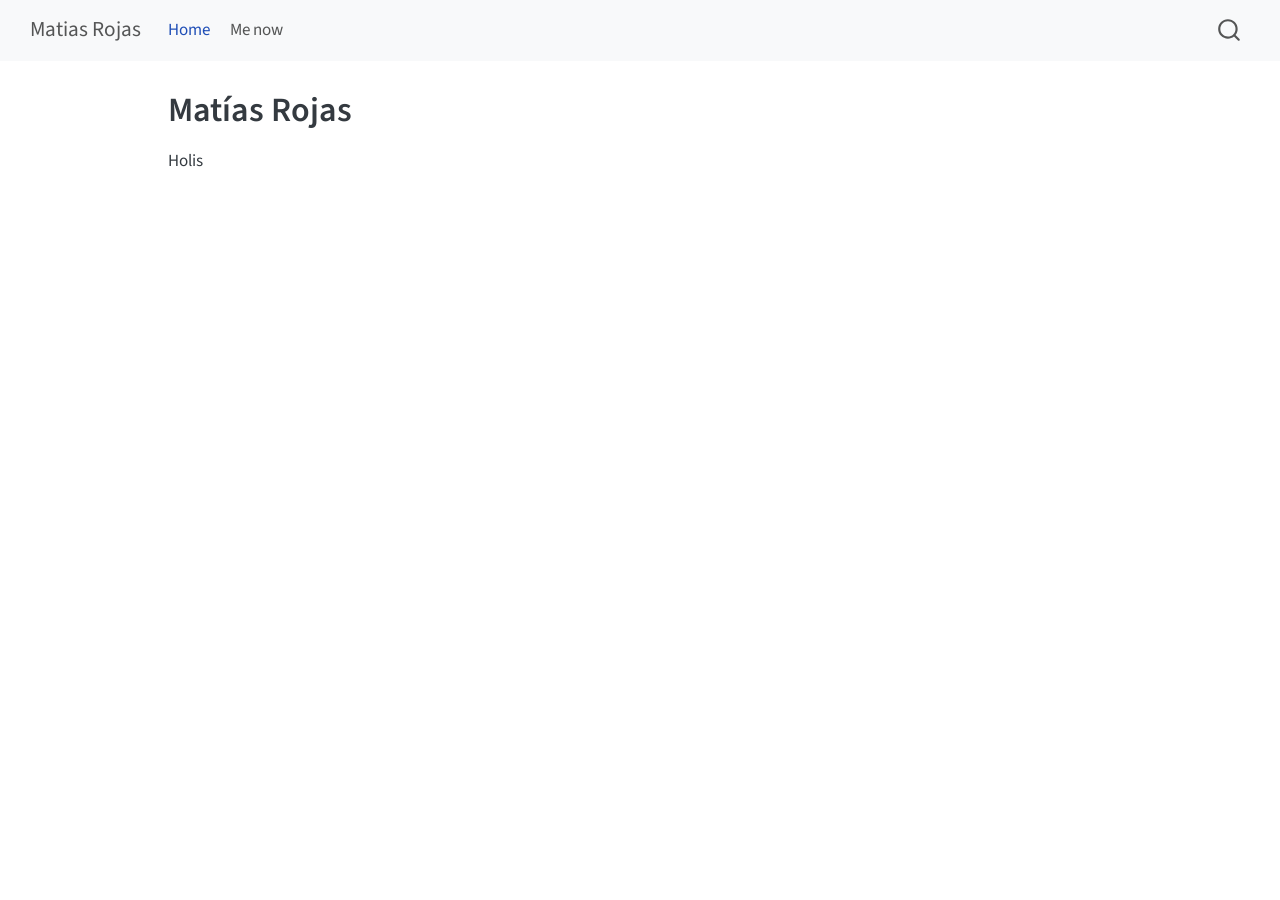
==== docs/index.html @ 62dbc7b9 "Agregar las primeras lineas de script" ====
<!DOCTYPE html>
<html xmlns="http://www.w3.org/1999/xhtml" lang="en" xml:lang="en"><head>

<meta charset="utf-8">
<meta name="generator" content="quarto-1.5.57">

<meta name="viewport" content="width=device-width, initial-scale=1.0, user-scalable=yes">


<title>Matías Rojas – Matias Rojas</title>
<style>
code{white-space: pre-wrap;}
span.smallcaps{font-variant: small-caps;}
div.columns{display: flex; gap: min(4vw, 1.5em);}
div.column{flex: auto; overflow-x: auto;}
div.hanging-indent{margin-left: 1.5em; text-indent: -1.5em;}
ul.task-list{list-style: none;}
ul.task-list li input[type="checkbox"] {
  width: 0.8em;
  margin: 0 0.8em 0.2em -1em; /* quarto-specific, see https://github.com/quarto-dev/quarto-cli/issues/4556 */ 
  vertical-align: middle;
}
</style>


<script src="site_libs/quarto-nav/quarto-nav.js"></script>
<script src="site_libs/quarto-nav/headroom.min.js"></script>
<script src="site_libs/clipboard/clipboard.min.js"></script>
<script src="site_libs/quarto-search/autocomplete.umd.js"></script>
<script src="site_libs/quarto-search/fuse.min.js"></script>
<script src="site_libs/quarto-search/quarto-search.js"></script>
<meta name="quarto:offset" content="./">
<script src="site_libs/quarto-html/quarto.js"></script>
<script src="site_libs/quarto-html/popper.min.js"></script>
<script src="site_libs/quarto-html/tippy.umd.min.js"></script>
<script src="site_libs/quarto-html/anchor.min.js"></script>
<link href="site_libs/quarto-html/tippy.css" rel="stylesheet">
<link href="site_libs/quarto-html/quarto-syntax-highlighting.css" rel="stylesheet" id="quarto-text-highlighting-styles">
<script src="site_libs/bootstrap/bootstrap.min.js"></script>
<link href="site_libs/bootstrap/bootstrap-icons.css" rel="stylesheet">
<link href="site_libs/bootstrap/bootstrap.min.css" rel="stylesheet" id="quarto-bootstrap" data-mode="light">
<script id="quarto-search-options" type="application/json">{
  "location": "navbar",
  "copy-button": false,
  "collapse-after": 3,
  "panel-placement": "end",
  "type": "overlay",
  "limit": 50,
  "keyboard-shortcut": [
    "f",
    "/",
    "s"
  ],
  "show-item-context": false,
  "language": {
    "search-no-results-text": "No results",
    "search-matching-documents-text": "matching documents",
    "search-copy-link-title": "Copy link to search",
    "search-hide-matches-text": "Hide additional matches",
    "search-more-match-text": "more match in this document",
    "search-more-matches-text": "more matches in this document",
    "search-clear-button-title": "Clear",
    "search-text-placeholder": "",
    "search-detached-cancel-button-title": "Cancel",
    "search-submit-button-title": "Submit",
    "search-label": "Search"
  }
}</script>


<link rel="stylesheet" href="styles.css">
</head>

<body class="nav-fixed">

<div id="quarto-search-results"></div>
  <header id="quarto-header" class="headroom fixed-top">
    <nav class="navbar navbar-expand-lg " data-bs-theme="dark">
      <div class="navbar-container container-fluid">
      <div class="navbar-brand-container mx-auto">
    <a class="navbar-brand" href="./index.html">
    <span class="navbar-title">Matias Rojas</span>
    </a>
  </div>
            <div id="quarto-search" class="" title="Search"></div>
          <button class="navbar-toggler" type="button" data-bs-toggle="collapse" data-bs-target="#navbarCollapse" aria-controls="navbarCollapse" role="menu" aria-expanded="false" aria-label="Toggle navigation" onclick="if (window.quartoToggleHeadroom) { window.quartoToggleHeadroom(); }">
  <span class="navbar-toggler-icon"></span>
</button>
          <div class="collapse navbar-collapse" id="navbarCollapse">
            <ul class="navbar-nav navbar-nav-scroll me-auto">
  <li class="nav-item">
    <a class="nav-link active" href="./index.html" aria-current="page"> 
<span class="menu-text">Home</span></a>
  </li>  
  <li class="nav-item">
    <a class="nav-link" href="./now.html"> 
<span class="menu-text">Me now</span></a>
  </li>  
</ul>
          </div> <!-- /navcollapse -->
            <div class="quarto-navbar-tools">
</div>
      </div> <!-- /container-fluid -->
    </nav>
</header>
<!-- content -->
<div id="quarto-content" class="quarto-container page-columns page-rows-contents page-layout-article page-navbar">
<!-- sidebar -->
<!-- margin-sidebar -->
    <div id="quarto-margin-sidebar" class="sidebar margin-sidebar zindex-bottom">
        
    </div>
<!-- main -->
<main class="content" id="quarto-document-content">

<header id="title-block-header" class="quarto-title-block default">
<div class="quarto-title">
<h1 class="title">Matías Rojas</h1>
</div>



<div class="quarto-title-meta">

    
  
    
  </div>
  


</header>


<p>Holis</p>



</main> <!-- /main -->
<script id="quarto-html-after-body" type="application/javascript">
window.document.addEventListener("DOMContentLoaded", function (event) {
  const toggleBodyColorMode = (bsSheetEl) => {
    const mode = bsSheetEl.getAttribute("data-mode");
    const bodyEl = window.document.querySelector("body");
    if (mode === "dark") {
      bodyEl.classList.add("quarto-dark");
      bodyEl.classList.remove("quarto-light");
    } else {
      bodyEl.classList.add("quarto-light");
      bodyEl.classList.remove("quarto-dark");
    }
  }
  const toggleBodyColorPrimary = () => {
    const bsSheetEl = window.document.querySelector("link#quarto-bootstrap");
    if (bsSheetEl) {
      toggleBodyColorMode(bsSheetEl);
    }
  }
  toggleBodyColorPrimary();  
  const icon = "";
  const anchorJS = new window.AnchorJS();
  anchorJS.options = {
    placement: 'right',
    icon: icon
  };
  anchorJS.add('.anchored');
  const isCodeAnnotation = (el) => {
    for (const clz of el.classList) {
      if (clz.startsWith('code-annotation-')) {                     
        return true;
      }
    }
    return false;
  }
  const onCopySuccess = function(e) {
    // button target
    const button = e.trigger;
    // don't keep focus
    button.blur();
    // flash "checked"
    button.classList.add('code-copy-button-checked');
    var currentTitle = button.getAttribute("title");
    button.setAttribute("title", "Copied!");
    let tooltip;
    if (window.bootstrap) {
      button.setAttribute("data-bs-toggle", "tooltip");
      button.setAttribute("data-bs-placement", "left");
      button.setAttribute("data-bs-title", "Copied!");
      tooltip = new bootstrap.Tooltip(button, 
        { trigger: "manual", 
          customClass: "code-copy-button-tooltip",
          offset: [0, -8]});
      tooltip.show();    
    }
    setTimeout(function() {
      if (tooltip) {
        tooltip.hide();
        button.removeAttribute("data-bs-title");
        button.removeAttribute("data-bs-toggle");
        button.removeAttribute("data-bs-placement");
      }
      button.setAttribute("title", currentTitle);
      button.classList.remove('code-copy-button-checked');
    }, 1000);
    // clear code selection
    e.clearSelection();
  }
  const getTextToCopy = function(trigger) {
      const codeEl = trigger.previousElementSibling.cloneNode(true);
      for (const childEl of codeEl.children) {
        if (isCodeAnnotation(childEl)) {
          childEl.remove();
        }
      }
      return codeEl.innerText;
  }
  const clipboard = new window.ClipboardJS('.code-copy-button:not([data-in-quarto-modal])', {
    text: getTextToCopy
  });
  clipboard.on('success', onCopySuccess);
  if (window.document.getElementById('quarto-embedded-source-code-modal')) {
    // For code content inside modals, clipBoardJS needs to be initialized with a container option
    // TODO: Check when it could be a function (https://github.com/zenorocha/clipboard.js/issues/860)
    const clipboardModal = new window.ClipboardJS('.code-copy-button[data-in-quarto-modal]', {
      text: getTextToCopy,
      container: window.document.getElementById('quarto-embedded-source-code-modal')
    });
    clipboardModal.on('success', onCopySuccess);
  }
    var localhostRegex = new RegExp(/^(?:http|https):\/\/localhost\:?[0-9]*\//);
    var mailtoRegex = new RegExp(/^mailto:/);
      var filterRegex = new RegExp('/' + window.location.host + '/');
    var isInternal = (href) => {
        return filterRegex.test(href) || localhostRegex.test(href) || mailtoRegex.test(href);
    }
    // Inspect non-navigation links and adorn them if external
 	var links = window.document.querySelectorAll('a[href]:not(.nav-link):not(.navbar-brand):not(.toc-action):not(.sidebar-link):not(.sidebar-item-toggle):not(.pagination-link):not(.no-external):not([aria-hidden]):not(.dropdown-item):not(.quarto-navigation-tool):not(.about-link)');
    for (var i=0; i<links.length; i++) {
      const link = links[i];
      if (!isInternal(link.href)) {
        // undo the damage that might have been done by quarto-nav.js in the case of
        // links that we want to consider external
        if (link.dataset.originalHref !== undefined) {
          link.href = link.dataset.originalHref;
        }
      }
    }
  function tippyHover(el, contentFn, onTriggerFn, onUntriggerFn) {
    const config = {
      allowHTML: true,
      maxWidth: 500,
      delay: 100,
      arrow: false,
      appendTo: function(el) {
          return el.parentElement;
      },
      interactive: true,
      interactiveBorder: 10,
      theme: 'quarto',
      placement: 'bottom-start',
    };
    if (contentFn) {
      config.content = contentFn;
    }
    if (onTriggerFn) {
      config.onTrigger = onTriggerFn;
    }
    if (onUntriggerFn) {
      config.onUntrigger = onUntriggerFn;
    }
    window.tippy(el, config); 
  }
  const noterefs = window.document.querySelectorAll('a[role="doc-noteref"]');
  for (var i=0; i<noterefs.length; i++) {
    const ref = noterefs[i];
    tippyHover(ref, function() {
      // use id or data attribute instead here
      let href = ref.getAttribute('data-footnote-href') || ref.getAttribute('href');
      try { href = new URL(href).hash; } catch {}
      const id = href.replace(/^#\/?/, "");
      const note = window.document.getElementById(id);
      if (note) {
        return note.innerHTML;
      } else {
        return "";
      }
    });
  }
  const xrefs = window.document.querySelectorAll('a.quarto-xref');
  const processXRef = (id, note) => {
    // Strip column container classes
    const stripColumnClz = (el) => {
      el.classList.remove("page-full", "page-columns");
      if (el.children) {
        for (const child of el.children) {
          stripColumnClz(child);
        }
      }
    }
    stripColumnClz(note)
    if (id === null || id.startsWith('sec-')) {
      // Special case sections, only their first couple elements
      const container = document.createElement("div");
      if (note.children && note.children.length > 2) {
        container.appendChild(note.children[0].cloneNode(true));
        for (let i = 1; i < note.children.length; i++) {
          const child = note.children[i];
          if (child.tagName === "P" && child.innerText === "") {
            continue;
          } else {
            container.appendChild(child.cloneNode(true));
            break;
          }
        }
        if (window.Quarto?.typesetMath) {
          window.Quarto.typesetMath(container);
        }
        return container.innerHTML
      } else {
        if (window.Quarto?.typesetMath) {
          window.Quarto.typesetMath(note);
        }
        return note.innerHTML;
      }
    } else {
      // Remove any anchor links if they are present
      const anchorLink = note.querySelector('a.anchorjs-link');
      if (anchorLink) {
        anchorLink.remove();
      }
      if (window.Quarto?.typesetMath) {
        window.Quarto.typesetMath(note);
      }
      // TODO in 1.5, we should make sure this works without a callout special case
      if (note.classList.contains("callout")) {
        return note.outerHTML;
      } else {
        return note.innerHTML;
      }
    }
  }
  for (var i=0; i<xrefs.length; i++) {
    const xref = xrefs[i];
    tippyHover(xref, undefined, function(instance) {
      instance.disable();
      let url = xref.getAttribute('href');
      let hash = undefined; 
      if (url.startsWith('#')) {
        hash = url;
      } else {
        try { hash = new URL(url).hash; } catch {}
      }
      if (hash) {
        const id = hash.replace(/^#\/?/, "");
        const note = window.document.getElementById(id);
        if (note !== null) {
          try {
            const html = processXRef(id, note.cloneNode(true));
            instance.setContent(html);
          } finally {
            instance.enable();
            instance.show();
          }
        } else {
          // See if we can fetch this
          fetch(url.split('#')[0])
          .then(res => res.text())
          .then(html => {
            const parser = new DOMParser();
            const htmlDoc = parser.parseFromString(html, "text/html");
            const note = htmlDoc.getElementById(id);
            if (note !== null) {
              const html = processXRef(id, note);
              instance.setContent(html);
            } 
          }).finally(() => {
            instance.enable();
            instance.show();
          });
        }
      } else {
        // See if we can fetch a full url (with no hash to target)
        // This is a special case and we should probably do some content thinning / targeting
        fetch(url)
        .then(res => res.text())
        .then(html => {
          const parser = new DOMParser();
          const htmlDoc = parser.parseFromString(html, "text/html");
          const note = htmlDoc.querySelector('main.content');
          if (note !== null) {
            // This should only happen for chapter cross references
            // (since there is no id in the URL)
            // remove the first header
            if (note.children.length > 0 && note.children[0].tagName === "HEADER") {
              note.children[0].remove();
            }
            const html = processXRef(null, note);
            instance.setContent(html);
          } 
        }).finally(() => {
          instance.enable();
          instance.show();
        });
      }
    }, function(instance) {
    });
  }
      let selectedAnnoteEl;
      const selectorForAnnotation = ( cell, annotation) => {
        let cellAttr = 'data-code-cell="' + cell + '"';
        let lineAttr = 'data-code-annotation="' +  annotation + '"';
        const selector = 'span[' + cellAttr + '][' + lineAttr + ']';
        return selector;
      }
      const selectCodeLines = (annoteEl) => {
        const doc = window.document;
        const targetCell = annoteEl.getAttribute("data-target-cell");
        const targetAnnotation = annoteEl.getAttribute("data-target-annotation");
        const annoteSpan = window.document.querySelector(selectorForAnnotation(targetCell, targetAnnotation));
        const lines = annoteSpan.getAttribute("data-code-lines").split(",");
        const lineIds = lines.map((line) => {
          return targetCell + "-" + line;
        })
        let top = null;
        let height = null;
        let parent = null;
        if (lineIds.length > 0) {
            //compute the position of the single el (top and bottom and make a div)
            const el = window.document.getElementById(lineIds[0]);
            top = el.offsetTop;
            height = el.offsetHeight;
            parent = el.parentElement.parentElement;
          if (lineIds.length > 1) {
            const lastEl = window.document.getElementById(lineIds[lineIds.length - 1]);
            const bottom = lastEl.offsetTop + lastEl.offsetHeight;
            height = bottom - top;
          }
          if (top !== null && height !== null && parent !== null) {
            // cook up a div (if necessary) and position it 
            let div = window.document.getElementById("code-annotation-line-highlight");
            if (div === null) {
              div = window.document.createElement("div");
              div.setAttribute("id", "code-annotation-line-highlight");
              div.style.position = 'absolute';
              parent.appendChild(div);
            }
            div.style.top = top - 2 + "px";
            div.style.height = height + 4 + "px";
            div.style.left = 0;
            let gutterDiv = window.document.getElementById("code-annotation-line-highlight-gutter");
            if (gutterDiv === null) {
              gutterDiv = window.document.createElement("div");
              gutterDiv.setAttribute("id", "code-annotation-line-highlight-gutter");
              gutterDiv.style.position = 'absolute';
              const codeCell = window.document.getElementById(targetCell);
              const gutter = codeCell.querySelector('.code-annotation-gutter');
              gutter.appendChild(gutterDiv);
            }
            gutterDiv.style.top = top - 2 + "px";
            gutterDiv.style.height = height + 4 + "px";
          }
          selectedAnnoteEl = annoteEl;
        }
      };
      const unselectCodeLines = () => {
        const elementsIds = ["code-annotation-line-highlight", "code-annotation-line-highlight-gutter"];
        elementsIds.forEach((elId) => {
          const div = window.document.getElementById(elId);
          if (div) {
            div.remove();
          }
        });
        selectedAnnoteEl = undefined;
      };
        // Handle positioning of the toggle
    window.addEventListener(
      "resize",
      throttle(() => {
        elRect = undefined;
        if (selectedAnnoteEl) {
          selectCodeLines(selectedAnnoteEl);
        }
      }, 10)
    );
    function throttle(fn, ms) {
    let throttle = false;
    let timer;
      return (...args) => {
        if(!throttle) { // first call gets through
            fn.apply(this, args);
            throttle = true;
        } else { // all the others get throttled
            if(timer) clearTimeout(timer); // cancel #2
            timer = setTimeout(() => {
              fn.apply(this, args);
              timer = throttle = false;
            }, ms);
        }
      };
    }
      // Attach click handler to the DT
      const annoteDls = window.document.querySelectorAll('dt[data-target-cell]');
      for (const annoteDlNode of annoteDls) {
        annoteDlNode.addEventListener('click', (event) => {
          const clickedEl = event.target;
          if (clickedEl !== selectedAnnoteEl) {
            unselectCodeLines();
            const activeEl = window.document.querySelector('dt[data-target-cell].code-annotation-active');
            if (activeEl) {
              activeEl.classList.remove('code-annotation-active');
            }
            selectCodeLines(clickedEl);
            clickedEl.classList.add('code-annotation-active');
          } else {
            // Unselect the line
            unselectCodeLines();
            clickedEl.classList.remove('code-annotation-active');
          }
        });
      }
  const findCites = (el) => {
    const parentEl = el.parentElement;
    if (parentEl) {
      const cites = parentEl.dataset.cites;
      if (cites) {
        return {
          el,
          cites: cites.split(' ')
        };
      } else {
        return findCites(el.parentElement)
      }
    } else {
      return undefined;
    }
  };
  var bibliorefs = window.document.querySelectorAll('a[role="doc-biblioref"]');
  for (var i=0; i<bibliorefs.length; i++) {
    const ref = bibliorefs[i];
    const citeInfo = findCites(ref);
    if (citeInfo) {
      tippyHover(citeInfo.el, function() {
        var popup = window.document.createElement('div');
        citeInfo.cites.forEach(function(cite) {
          var citeDiv = window.document.createElement('div');
          citeDiv.classList.add('hanging-indent');
          citeDiv.classList.add('csl-entry');
          var biblioDiv = window.document.getElementById('ref-' + cite);
          if (biblioDiv) {
            citeDiv.innerHTML = biblioDiv.innerHTML;
          }
          popup.appendChild(citeDiv);
        });
        return popup.innerHTML;
      });
    }
  }
});
</script>
</div> <!-- /content -->




</body></html>
---- docs/site_libs/quarto-html/tippy.css ----
.tippy-box[data-animation=fade][data-state=hidden]{opacity:0}[data-tippy-root]{max-width:calc(100vw - 10px)}.tippy-box{position:relative;background-color:#333;color:#fff;border-radius:4px;font-size:14px;line-height:1.4;white-space:normal;outline:0;transition-property:transform,visibility,opacity}.tippy-box[data-placement^=top]>.tippy-arrow{bottom:0}.tippy-box[data-placement^=top]>.tippy-arrow:before{bottom:-7px;left:0;border-width:8px 8px 0;border-top-color:initial;transform-origin:center top}.tippy-box[data-placement^=bottom]>.tippy-arrow{top:0}.tippy-box[data-placement^=bottom]>.tippy-arrow:before{top:-7px;left:0;border-width:0 8px 8px;border-bottom-color:initial;transform-origin:center bottom}.tippy-box[data-placement^=left]>.tippy-arrow{right:0}.tippy-box[data-placement^=left]>.tippy-arrow:before{border-width:8px 0 8px 8px;border-left-color:initial;right:-7px;transform-origin:center left}.tippy-box[data-placement^=right]>.tippy-arrow{left:0}.tippy-box[data-placement^=right]>.tippy-arrow:before{left:-7px;border-width:8px 8px 8px 0;border-right-color:initial;transform-origin:center right}.tippy-box[data-inertia][data-state=visible]{transition-timing-function:cubic-bezier(.54,1.5,.38,1.11)}.tippy-arrow{width:16px;height:16px;color:#333}.tippy-arrow:before{content:"";position:absolute;border-color:transparent;border-style:solid}.tippy-content{position:relative;padding:5px 9px;z-index:1}
---- docs/site_libs/quarto-html/quarto-syntax-highlighting.css ----
/* quarto syntax highlight colors */
:root {
  --quarto-hl-ot-color: #003B4F;
  --quarto-hl-at-color: #657422;
  --quarto-hl-ss-color: #20794D;
  --quarto-hl-an-color: #5E5E5E;
  --quarto-hl-fu-color: #4758AB;
  --quarto-hl-st-color: #20794D;
  --quarto-hl-cf-color: #003B4F;
  --quarto-hl-op-color: #5E5E5E;
  --quarto-hl-er-color: #AD0000;
  --quarto-hl-bn-color: #AD0000;
  --quarto-hl-al-color: #AD0000;
  --quarto-hl-va-color: #111111;
  --quarto-hl-bu-color: inherit;
  --quarto-hl-ex-color: inherit;
  --quarto-hl-pp-color: #AD0000;
  --quarto-hl-in-color: #5E5E5E;
  --quarto-hl-vs-color: #20794D;
  --quarto-hl-wa-color: #5E5E5E;
  --quarto-hl-do-color: #5E5E5E;
  --quarto-hl-im-color: #00769E;
  --quarto-hl-ch-color: #20794D;
  --quarto-hl-dt-color: #AD0000;
  --quarto-hl-fl-color: #AD0000;
  --quarto-hl-co-color: #5E5E5E;
  --quarto-hl-cv-color: #5E5E5E;
  --quarto-hl-cn-color: #8f5902;
  --quarto-hl-sc-color: #5E5E5E;
  --quarto-hl-dv-color: #AD0000;
  --quarto-hl-kw-color: #003B4F;
}

/* other quarto variables */
:root {
  --quarto-font-monospace: SFMono-Regular, Menlo, Monaco, Consolas, "Liberation Mono", "Courier New", monospace;
}

pre > code.sourceCode > span {
  color: #003B4F;
}

code span {
  color: #003B4F;
}

code.sourceCode > span {
  color: #003B4F;
}

div.sourceCode,
div.sourceCode pre.sourceCode {
  color: #003B4F;
}

code span.ot {
  color: #003B4F;
  font-style: inherit;
}

code span.at {
  color: #657422;
  font-style: inherit;
}

code span.ss {
  color: #20794D;
  font-style: inherit;
}

code span.an {
  color: #5E5E5E;
  font-style: inherit;
}

code span.fu {
  color: #4758AB;
  font-style: inherit;
}

code span.st {
  color: #20794D;
  font-style: inherit;
}

code span.cf {
  color: #003B4F;
  font-weight: bold;
  font-style: inherit;
}

code span.op {
  color: #5E5E5E;
  font-style: inherit;
}

code span.er {
  color: #AD0000;
  font-style: inherit;
}

code span.bn {
  color: #AD0000;
  font-style: inherit;
}

code span.al {
  color: #AD0000;
  font-style: inherit;
}

code span.va {
  color: #111111;
  font-style: inherit;
}

code span.bu {
  font-style: inherit;
}

code span.ex {
  font-style: inherit;
}

code span.pp {
  color: #AD0000;
  font-style: inherit;
}

code span.in {
  color: #5E5E5E;
  font-style: inherit;
}

code span.vs {
  color: #20794D;
  font-style: inherit;
}

code span.wa {
  color: #5E5E5E;
  font-style: italic;
}

code span.do {
  color: #5E5E5E;
  font-style: italic;
}

code span.im {
  color: #00769E;
  font-style: inherit;
}

code span.ch {
  color: #20794D;
  font-style: inherit;
}

code span.dt {
  color: #AD0000;
  font-style: inherit;
}

code span.fl {
  color: #AD0000;
  font-style: inherit;
}

code span.co {
  color: #5E5E5E;
  font-style: inherit;
}

code span.cv {
  color: #5E5E5E;
  font-style: italic;
}

code span.cn {
  color: #8f5902;
  font-style: inherit;
}

code span.sc {
  color: #5E5E5E;
  font-style: inherit;
}

code span.dv {
  color: #AD0000;
  font-style: inherit;
}

code span.kw {
  color: #003B4F;
  font-weight: bold;
  font-style: inherit;
}

.prevent-inlining {
  content: "</";
}

/*# sourceMappingURL=debc5d5d77c3f9108843748ff7464032.css.map */
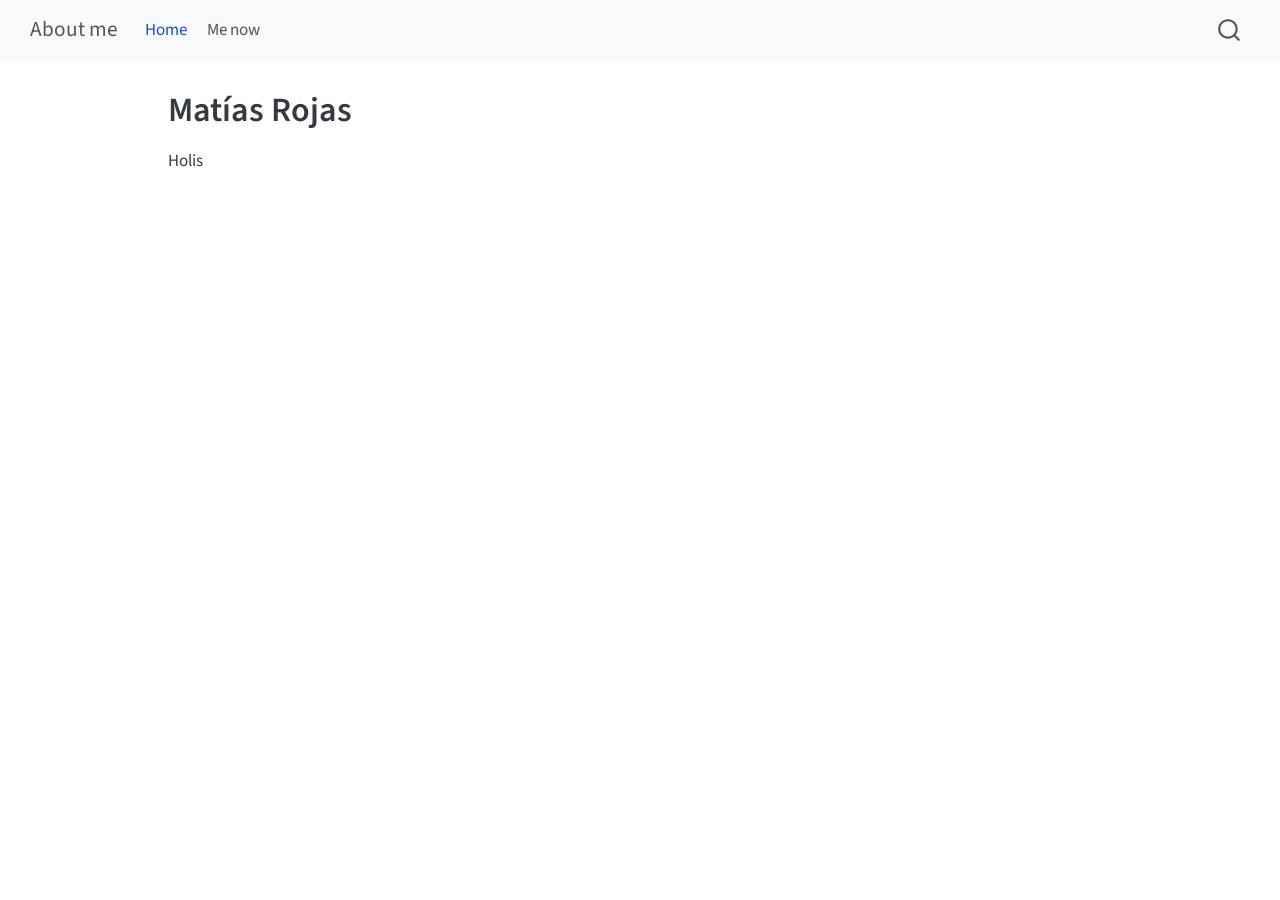
==== commit 527df966: "Agregue una foto y modifique la primera pagina de index" ====
--- a/docs/index.html
+++ b/docs/index.html
@@ -7,7 +7,7 @@
 <meta name="viewport" content="width=device-width, initial-scale=1.0, user-scalable=yes">
 
 
-<title>Matías Rojas – Matias Rojas</title>
+<title>Matías Rojas – About me</title>
 <style>
 code{white-space: pre-wrap;}
 span.smallcaps{font-variant: small-caps;}
@@ -79,7 +79,7 @@
       <div class="navbar-container container-fluid">
       <div class="navbar-brand-container mx-auto">
     <a class="navbar-brand" href="./index.html">
-    <span class="navbar-title">Matias Rojas</span>
+    <span class="navbar-title">About me</span>
     </a>
   </div>
             <div id="quarto-search" class="" title="Search"></div>
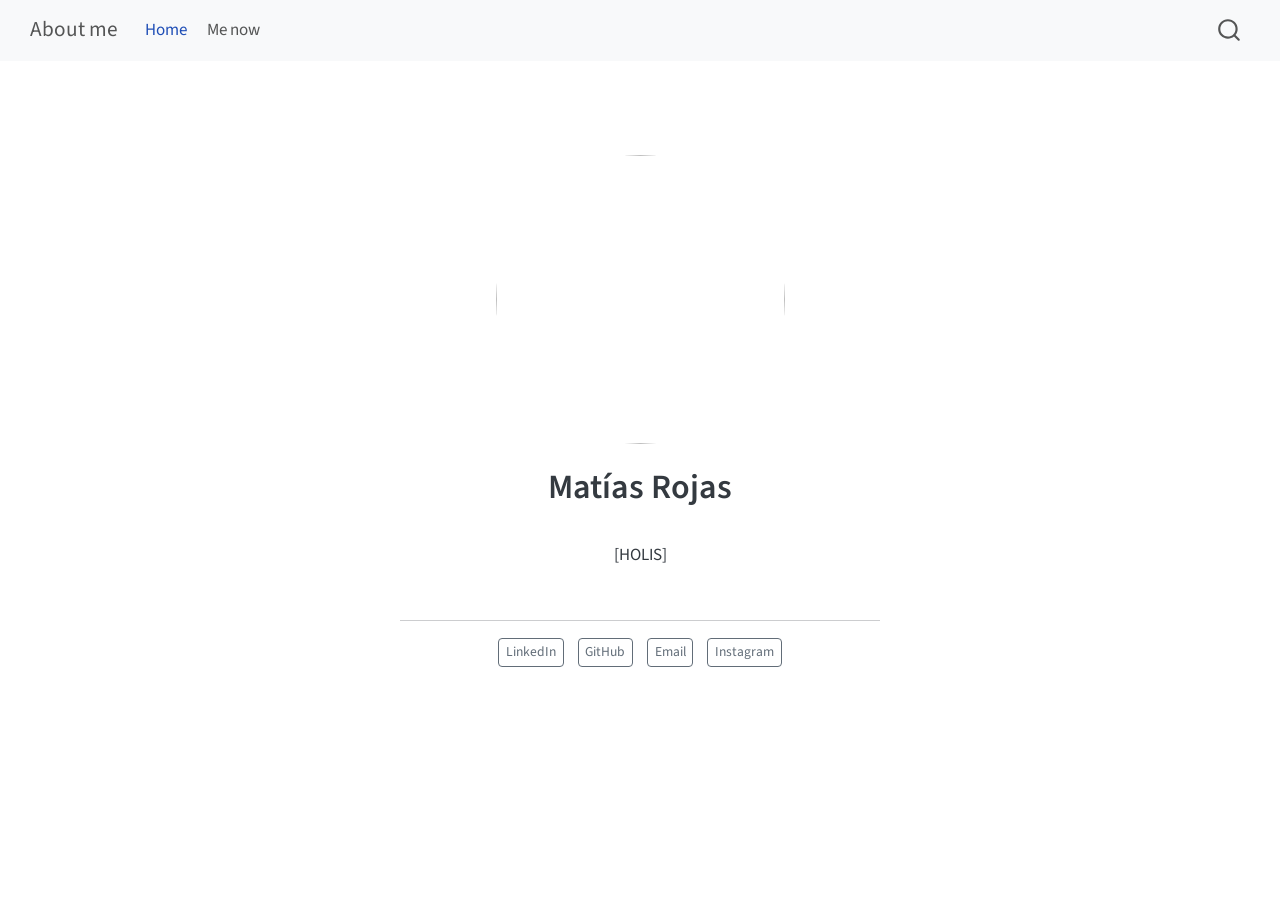
==== commit 6f99800e: "add doc" ====
--- a/docs/index.html
+++ b/docs/index.html
@@ -33,7 +33,6 @@
 <script src="site_libs/quarto-html/quarto.js"></script>
 <script src="site_libs/quarto-html/popper.min.js"></script>
 <script src="site_libs/quarto-html/tippy.umd.min.js"></script>
-<script src="site_libs/quarto-html/anchor.min.js"></script>
 <link href="site_libs/quarto-html/tippy.css" rel="stylesheet">
 <link href="site_libs/quarto-html/quarto-syntax-highlighting.css" rel="stylesheet" id="quarto-text-highlighting-styles">
 <script src="site_libs/bootstrap/bootstrap.min.js"></script>
@@ -71,7 +70,7 @@
 <link rel="stylesheet" href="styles.css">
 </head>
 
-<body class="nav-fixed">
+<body class="nav-fixed fullcontent">
 
 <div id="quarto-search-results"></div>
   <header id="quarto-header" class="headroom fixed-top">
@@ -107,36 +106,39 @@
 <div id="quarto-content" class="quarto-container page-columns page-rows-contents page-layout-article page-navbar">
 <!-- sidebar -->
 <!-- margin-sidebar -->
-    <div id="quarto-margin-sidebar" class="sidebar margin-sidebar zindex-bottom">
-        
-    </div>
+    
 <!-- main -->
-<main class="content" id="quarto-document-content">
-
-<header id="title-block-header" class="quarto-title-block default">
+<div class="quarto-about-jolla">
+  <img src="img/me.jpg" class="about-image
+  round " style="height: 17em; width: 17em;">
+ <header id="title-block-header" class="quarto-title-block default">
 <div class="quarto-title">
 <h1 class="title">Matías Rojas</h1>
 </div>
-
-
-
 <div class="quarto-title-meta">
-
-    
-  
-    
   </div>
-  
-
-
-</header>
-
-
-<p>Holis</p>
-
-
-
-</main> <!-- /main -->
+</header><main class="content" id="quarto-document-content">
+<p>[HOLIS]</p>
+
+
+</main> 
+  <hr class="about-sep">
+   <div class="about-links">
+  <a href="https://www.linkedin.com/in/matias-rojas-mu%C3%B1oz-917531347/" class="about-link" rel="" target="">
+     <span class="about-link-text">LinkedIn</span>
+  </a>
+  <a href="https://github.com/Matt7UC" class="about-link" rel="" target="">
+     <span class="about-link-text">GitHub</span>
+  </a>
+  <a href="mailto:mrojau@uc.cl" class="about-link" rel="" target="">
+     <span class="about-link-text">Email</span>
+  </a>
+  <a href="https://www.instagram.com/matt.nativo?knvt=bjI0ZDYwbWN1ZnJs" class="about-link" rel="" target="">
+     <span class="about-link-text">Instagram</span>
+  </a>
+</div>
+</div>
+ <!-- /main -->
 <script id="quarto-html-after-body" type="application/javascript">
 window.document.addEventListener("DOMContentLoaded", function (event) {
   const toggleBodyColorMode = (bsSheetEl) => {
@@ -157,13 +159,6 @@
     }
   }
   toggleBodyColorPrimary();  
-  const icon = "";
-  const anchorJS = new window.AnchorJS();
-  anchorJS.options = {
-    placement: 'right',
-    icon: icon
-  };
-  anchorJS.add('.anchored');
   const isCodeAnnotation = (el) => {
     for (const clz of el.classList) {
       if (clz.startsWith('code-annotation-')) {                     
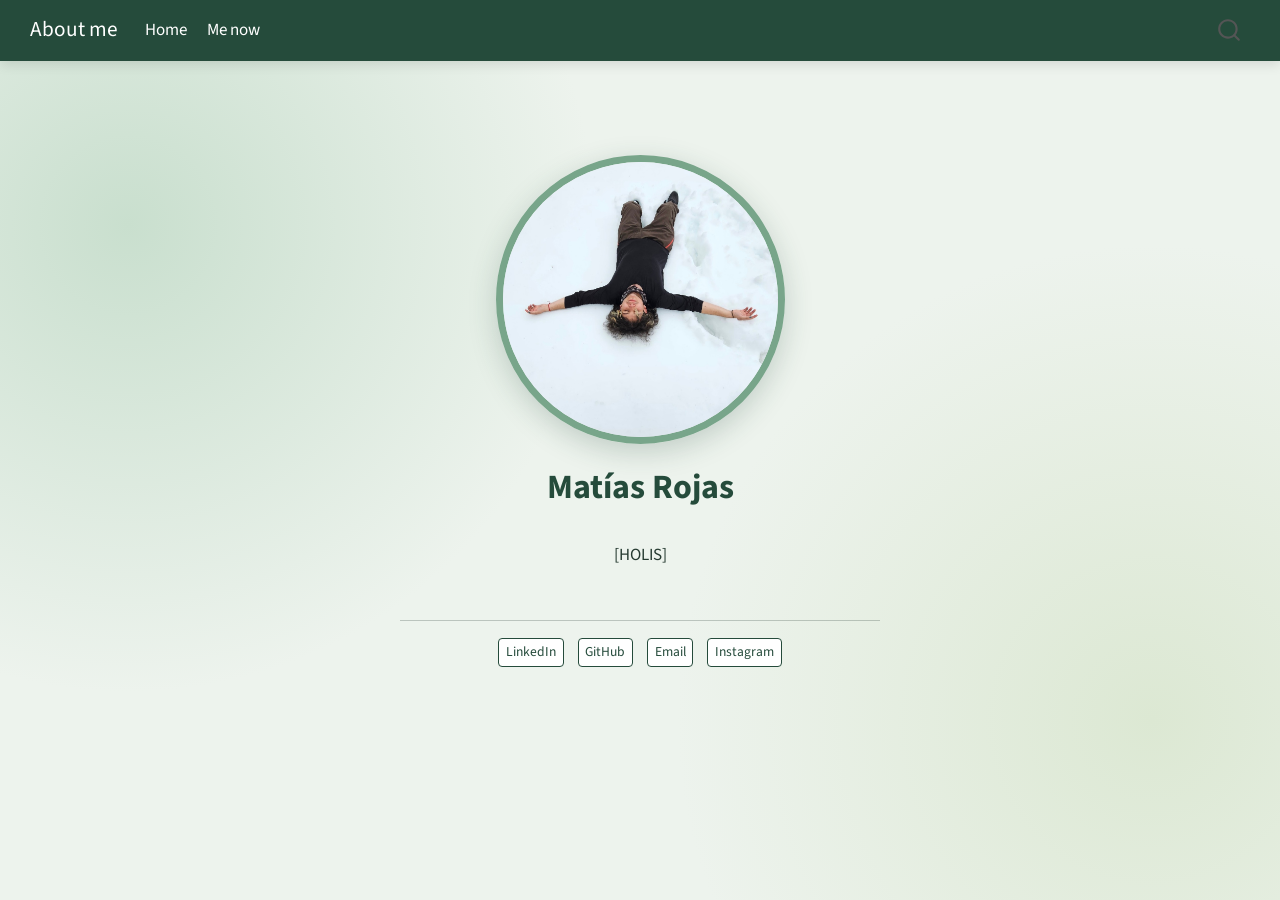
==== commit b3ff33c1: "Cambio de colores, añadir más detalles" ====
--- a/docs/index.html
+++ b/docs/index.html
@@ -109,7 +109,7 @@
     
 <!-- main -->
 <div class="quarto-about-jolla">
-  <img src="img/me.jpg" class="about-image
+  <img src="img/yo.jpg" class="about-image
   round " style="height: 17em; width: 17em;">
  <header id="title-block-header" class="quarto-title-block default">
 <div class="quarto-title">
--- a/docs/styles.css
+++ b/docs/styles.css
@@ -0,0 +1,68 @@
+
+/* PALETA DE COLORES */
+:root {
+  --principal: #254b3b;
+  --acento: #78a58a;
+  --fondo: #edf3ed;
+  --texto: #263a31;
+}
+
+/* FONDO DE LA PÁGINA */
+body {
+  background:
+    radial-gradient(
+      circle at 10% 25%,
+      #c9dfce 0%,
+      transparent 35%
+    ),
+    radial-gradient(
+      circle at 90% 80%,
+      #dce8d3 0%,
+      transparent 35%
+    ),
+    var(--fondo);
+
+  color: var(--texto);
+}
+
+/* BARRA SUPERIOR */
+.navbar {
+  background-color: var(--principal) !important;
+  box-shadow: 0 3px 12px rgba(0,0,0,0.12);
+}
+
+.navbar .navbar-brand,
+.navbar .nav-link,
+.navbar .quarto-navigation-tool {
+  color: white !important;
+}
+
+/* FOTOGRAFÍA CIRCULAR */
+.about-image {
+  border: 7px solid var(--acento);
+  box-shadow: 0 8px 28px rgba(37,75,59,0.22);
+}
+
+/* NOMBRE PRINCIPAL */
+h1.title {
+  color: var(--principal);
+  font-weight: 700;
+}
+
+/* BOTONES DE REDES SOCIALES */
+.about-links .about-link {
+  background-color: white;
+  color: var(--principal) !important;
+  border: 1px solid var(--acento);
+  border-radius: 25px;
+  padding: 8px 16px;
+  transition: all 0.2s ease;
+}
+
+/* EFECTO AL PASAR EL CURSOR */
+.about-links .about-link:hover {
+  background-color: var(--principal);
+  color: white !important;
+  transform: translateY(-3px);
+  box-shadow: 0 4px 12px rgba(0,0,0,0.15);
+}
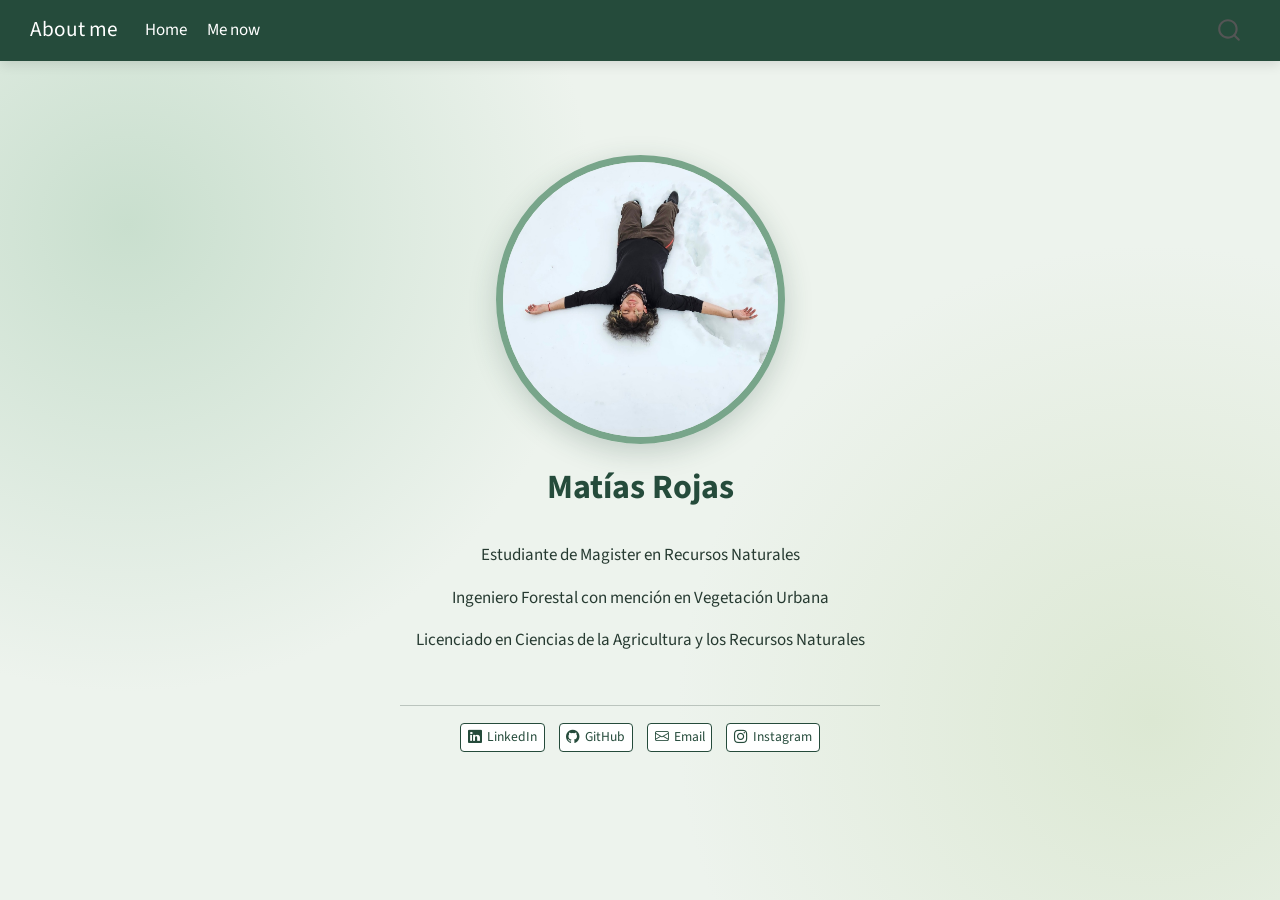
==== commit abd3038b: "Cambio de iconos" ====
--- a/docs/index.html
+++ b/docs/index.html
@@ -118,22 +118,28 @@
 <div class="quarto-title-meta">
   </div>
 </header><main class="content" id="quarto-document-content">
-<p>[HOLIS]</p>
+<p>Estudiante de Magister en Recursos Naturales</p>
+<p>Ingeniero Forestal con mención en Vegetación Urbana</p>
+<p>Licenciado en Ciencias de la Agricultura y los Recursos Naturales</p>
 
 
 </main> 
   <hr class="about-sep">
    <div class="about-links">
   <a href="https://www.linkedin.com/in/matias-rojas-mu%C3%B1oz-917531347/" class="about-link" rel="" target="">
+    <i class="bi bi-linkedin"></i>
      <span class="about-link-text">LinkedIn</span>
   </a>
   <a href="https://github.com/Matt7UC" class="about-link" rel="" target="">
+    <i class="bi bi-github"></i>
      <span class="about-link-text">GitHub</span>
   </a>
   <a href="mailto:mrojau@uc.cl" class="about-link" rel="" target="">
+    <i class="bi bi-envelope"></i>
      <span class="about-link-text">Email</span>
   </a>
   <a href="https://www.instagram.com/matt.nativo?knvt=bjI0ZDYwbWN1ZnJs" class="about-link" rel="" target="">
+    <i class="bi bi-instagram"></i>
      <span class="about-link-text">Instagram</span>
   </a>
 </div>
